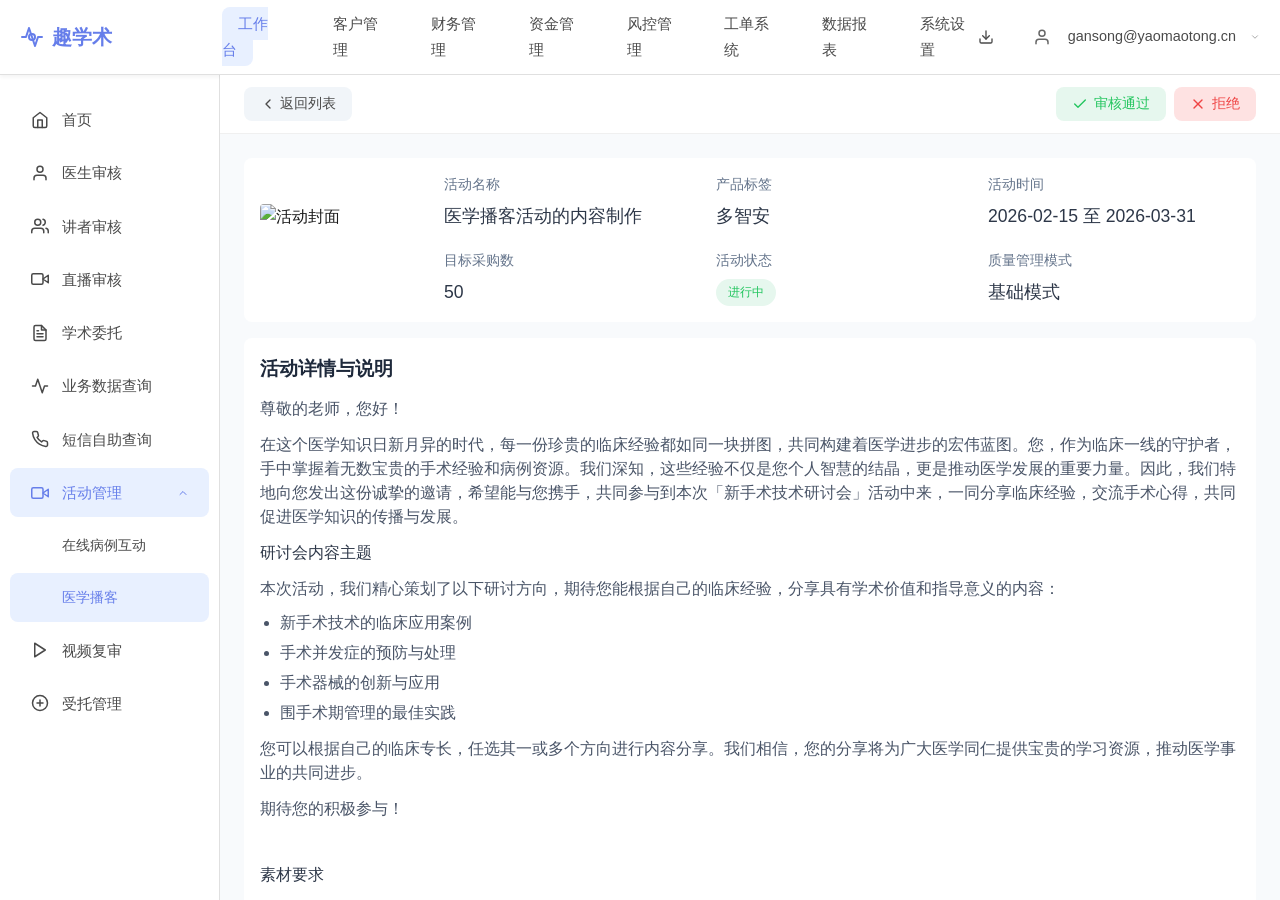
==== html/activity-detail.html @ f3946a43 "feat: 实现专家和客户管理模块及活动详情页功能 添加专家管理模块和客户管理模块的基础功能 实现活动详情页的审核流程和交互逻辑 新增表格交互、标签切换和搜索筛选功能 优化导航交互和组件加载机制 添加" ====
<!DOCTYPE html>
<html lang="zh-CN">
<head>
    <meta charset="UTF-8">
    <meta name="viewport" content="width=device-width, initial-scale=1.0">
    <title>医学播客详情 - 趣学术CRM</title>
    <link rel="stylesheet" href="../css/base.css">
    <link rel="stylesheet" href="../css/activity-detail.css">
    <style>
        /* 专家评审维度表格样式 */
        .dimension-table {
            width: 100%;
            border-collapse: collapse;
            margin: 12px 0;
        }
        
        .dimension-table th, .dimension-table td {
            padding: 12px;
            text-align: left;
            border-bottom: 1px solid #e5e7eb;
        }
        
        .dimension-table tbody tr:last-child td {
            border-bottom: none;
        }
        
        .dimension-table th {
            background-color: #f9fafb;
            font-weight: 600;
        }
        
        /* 邀约对象规则样式 */
        .invite-rules {
            display: grid;
            grid-template-columns: repeat(4, 1fr);
            gap: 12px;
            margin: 12px 0;
        }
        
        .rule-item {
            background-color: #f9fafb;
            padding: 10px;
            border-radius: 4px;
        }
        
        .rule-label {
            font-weight: 600;
            margin-bottom: 3px;
            font-size: 14px;
        }
        
        .rule-value {
            font-size: 14px;
            color: #6b7280;
        }
        
        /* 报名客户表格样式 */
        .customer-table {
            width: 100%;
            border-collapse: collapse;
            margin: 12px 0;
        }
        
        .customer-table th, .customer-table td {
            padding: 12px;
            text-align: left;
            border-bottom: 1px solid #e5e7eb;
        }
        
        .customer-table tbody tr:last-child td {
            border-bottom: none;
        }
        
        .customer-table th {
            background-color: #f9fafb;
            font-weight: 600;
            font-size: 14px;
        }
        
        .customer-table td {
            font-size: 14px;
            color: #374151;
        }
        
        /* 标签切换样式 */
        .section-tabs {
            display: flex;
            gap: 20px;
            margin-bottom: 16px;
        }
        
        .section-tab {
            padding: 8px 0;
            border-bottom: 2px solid transparent;
            cursor: pointer;
            font-size: 14px;
            font-weight: 500;
            color: #6b7280;
            transition: all 0.3s ease;
        }
        
        .section-tab.active {
            border-bottom-color: var(--primary-color);
            color: var(--primary-color);
        }
    </style>
</head>
<body>
    <!-- 组件加载已移至script.js模块化管理 -->

    <!-- 顶部导航栏占位符 -->
    <div id="header-placeholder"></div>

    <!-- 主体布局 -->
    <div class="main-container">
        <!-- 左侧侧边栏占位符 -->
        <div id="sidebar-placeholder"></div>

        <!-- 右侧内容区域，包含固定顶部栏和主要内容 -->
        <div class="right-content">
            <!-- 固定顶部栏，包含返回按钮、状态和审核按钮 -->
            <div class="fixed-header-bar">
                <div class="fixed-header-content">
                    <div class="header-left">
                        <button class="btn btn-secondary back-btn" onclick="goBackToList()">
                            <svg width="16" height="16" viewBox="0 0 24 24" fill="none" stroke="currentColor" stroke-width="2" stroke-linecap="round" stroke-linejoin="round">
                                <polyline points="15 18 9 12 15 6"></polyline>
                            </svg>
                            返回列表
                        </button>
                    </div>
                    <div class="header-right">
                        <div class="approval-actions">
                            <button class="btn btn-success">
                                <svg width="16" height="16" viewBox="0 0 24 24" fill="none" stroke="currentColor" stroke-width="2" stroke-linecap="round" stroke-linejoin="round">
                                    <polyline points="20 6 9 17 4 12"></polyline>
                                </svg>
                                审核通过
                            </button>
                            <button class="btn btn-danger">
                                <svg width="16" height="16" viewBox="0 0 24 24" fill="none" stroke="currentColor" stroke-width="2" stroke-linecap="round" stroke-linejoin="round">
                                    <line x1="18" y1="6" x2="6" y2="18"></line>
                                    <line x1="6" y1="6" x2="18" y2="18"></line>
                                </svg>
                                拒绝
                            </button>
                        </div>
                    </div>
                </div>
            </div>
            
            <!-- 主要内容区域 -->
            <main class="content-area">
                <!-- 活动基本信息 -->
                <div class="content-section">
                    <div style="display: flex; gap: 20px; align-items: center;">
                        <!-- 左侧封面区域 -->
                        <div style="width: 15%;">
                            <div style="border-radius: 4px; overflow: hidden; width: 100%;">
                                <img src="https://picsum.photos/seed/medical-podcast/600/300" alt="活动封面" style="width: 100%; height: auto; display: block; aspect-ratio: 2 / 1; object-fit: cover;">
                            </div>
                        </div>
                        
                        <!-- 右侧信息区域 -->
                        <div style="width: 85%;">
                            <div style="display: grid; grid-template-columns: repeat(3, 1fr); gap: 20px; margin-left: 20px;">
                                <!-- 第一行：活动名称、产品标签、活动时间 -->
                                <!-- 活动名称 -->
                                <div>
                                    <div style="font-size: 0.85rem; color: #64748b; margin-bottom: 6px;">活动名称</div>
                                    <div style="font-weight: 500; color: #2d3748; font-size: 1.1rem;">医学播客活动的内容制作</div>
                                </div>
                                <!-- 产品标签 -->
                                <div>
                                    <div style="font-size: 0.85rem; color: #64748b; margin-bottom: 6px;">产品标签</div>
                                    <div style="font-weight: 500; color: #2d3748; font-size: 1.1rem;">多智安</div>
                                </div>
                                <!-- 活动时间 -->
                                <div>
                                    <div style="font-size: 0.85rem; color: #64748b; margin-bottom: 6px;">活动时间</div>
                                    <div style="font-weight: 500; color: #2d3748; font-size: 1.1rem;">2026-02-15 至 2026-03-31</div>
                                </div>
                                
                                <!-- 第二行：目标病例数、活动状态、质量管理模式 -->
                                <!-- 目标病例数 -->
                                <div>
                                    <div style="font-size: 0.85rem; color: #64748b; margin-bottom: 6px;">目标采购数</div>
                                    <div style="font-weight: 500; color: #2d3748; font-size: 1.1rem;">50</div>
                                </div>
                                <!-- 活动状态 -->
                                <div>
                                    <div style="font-size: 0.85rem; color: #64748b; margin-bottom: 6px;">活动状态</div>
                                    <div>
                                        <span class="status-badge active">进行中</span>
                                    </div>
                                </div>
                                <!-- 质量管理模式 -->
                                <div>
                                    <div style="font-size: 0.85rem; color: #64748b; margin-bottom: 6px;">质量管理模式</div>
                                    <div style="font-weight: 500; color: #2d3748; font-size: 1.1rem;">基础模式</div>
                                </div>
                            </div>
                        </div>
                    </div>
                </div>

                <!-- 活动详情与说明 -->
                <div class="content-section">
                    <h3 style="font-size: 1.2rem; font-weight: 600; color: #1e293b; margin-bottom: 12px; padding-bottom: 0;">活动详情与说明</h3>
                    <div style="margin-bottom: 16px; line-height: 1.5; color: #4a5568;">
                        <p style="margin-bottom: 12px;">尊敬的老师，您好！</p>
                        <p style="margin-bottom: 12px;">在这个医学知识日新月异的时代，每一份珍贵的临床经验都如同一块拼图，共同构建着医学进步的宏伟蓝图。您，作为临床一线的守护者，手中掌握着无数宝贵的手术经验和病例资源。我们深知，这些经验不仅是您个人智慧的结晶，更是推动医学发展的重要力量。因此，我们特地向您发出这份诚挚的邀请，希望能与您携手，共同参与到本次「新手术技术研讨会」活动中来，一同分享临床经验，交流手术心得，共同促进医学知识的传播与发展。</p>
                        <p style="margin-bottom: 12px; font-weight: 500; color: #2d3748;">研讨会内容主题</p>
                        <p style="margin-bottom: 10px;">本次活动，我们精心策划了以下研讨方向，期待您能根据自己的临床经验，分享具有学术价值和指导意义的内容：</p>
                        <ul style="margin-left: 20px; margin-bottom: 12px;">
                            <li style="margin-bottom: 6px;">新手术技术的临床应用案例</li>
                            <li style="margin-bottom: 6px;">手术并发症的预防与处理</li>
                            <li style="margin-bottom: 6px;">手术器械的创新与应用</li>
                            <li style="margin-bottom: 6px;">围手术期管理的最佳实践</li>
                        </ul>
                        <p style="margin-bottom: 12px;">您可以根据自己的临床专长，任选其一或多个方向进行内容分享。我们相信，您的分享将为广大医学同仁提供宝贵的学习资源，推动医学事业的共同进步。</p>
                        <p style="margin-top: 12px;">期待您的积极参与！</p>
                    </div>
                    
                    <!-- 素材要求 -->
                    <div style="margin-bottom: 0;">
                        <br>
                        <h4 style="font-size: 1rem; font-weight: 500; color: #2d3748; margin-bottom: 10px;">素材要求</h4>
                        <div style="line-height: 1.5; color: #4a5568;">
                            <p style="margin-bottom: 6px;">1. 内容完整：请确保内容完整，包括患者基本情况、手术过程、术后恢复情况等关键信息。</p>
                            <p style="margin-bottom: 6px;">2. 真实可靠：所有内容必须真实有效，不得虚构或篡改临床数据。</p>
                            <p style="margin-bottom: 6px;">3. 隐私保护：请确保所有患者隐私信息已完全脱敏，如姓名、身份证号、联系方式等。</p>
                            <p style="margin-bottom: 0;">4. 学术价值：内容应具有一定的学术参考价值，能够反映临床诊疗思路或展示特殊病例特点。</p>
                        </div>
                    </div>
                </div>
            
            <!-- 邀约对象规则 -->
            <div class="content-section">
                <h2 class="section-title">邀约对象规则</h2>
                <div class="invite-rules">
                    <div class="rule-item">
                        <div class="rule-label">省市</div>
                        <div class="rule-value">全国</div>
                    </div>
                    <div class="rule-item">
                        <div class="rule-label">机构名称</div>
                        <div class="rule-value">三级甲等医院</div>
                    </div>
                    <div class="rule-item">
                        <div class="rule-label">身份职称</div>
                        <div class="rule-value">主任医师、副主任医师</div>
                    </div>
                    <div class="rule-item">
                        <div class="rule-label">科室</div>
                        <div class="rule-value">外科相关科室</div>
                    </div>
                </div>
            </div>
            
            <!-- 报名客户与作品管理 -->
            <div class="content-section">
                <div class="section-tabs">
                    <div class="section-tab active">报名客户</div>
                    <div class="section-tab">作品管理</div>
                </div>
                <table class="customer-table">
                    <thead>
                        <tr>
                            <th>姓名</th>
                            <th>身份</th>
                            <th>职称</th>
                            <th>科室</th>
                            <th>机构</th>
                            <th>省市</th>
                            <th>结算方式</th>
                        </tr>
                    </thead>
                    <tbody>
                        <tr>
                            <td>张医生</td>
                            <td>讲者</td>
                            <td>主任医师</td>
                            <td>普外科</td>
                            <td>北京协和医院</td>
                            <td>北京市</td>
                            <td>平台劳务</td>
                        </tr>
                        <tr>
                            <td>李医生</td>
                            <td>讲者</td>
                            <td>副主任医师</td>
                            <td>骨科</td>
                            <td>上海瑞金医院</td>
                            <td>上海市</td>
                            <td>平台劳务</td>
                        </tr>
                        <tr>
                            <td>王医生</td>
                            <td>讲者</td>
                            <td>主任医师</td>
                            <td>胸外科</td>
                            <td>广州中山医院</td>
                            <td>广东省</td>
                            <td>平台劳务</td>
                        </tr>
                    </tbody>
                </table>
            </div>
        </main>
    </div>
</div>

<script src="../js/script.js"></script>
<script>
    // 返回列表
    function goBackToList() {
        window.location.href = 'medical-podcast.html';
    }
    
    // 切换标签
    document.querySelectorAll('.section-tab').forEach(tab => {
        tab.addEventListener('click', function() {
            // 移除所有标签的激活状态
            document.querySelectorAll('.section-tab').forEach(t => t.classList.remove('active'));
            // 添加当前标签的激活状态
            this.classList.add('active');
        });
    });
</script>
</body>
</html>
---- css/base.css ----
/* 全局样式重置 */
* {
    margin: 0;
    padding: 0;
    box-sizing: border-box;
}

/* 移除所有元素的默认焦点样式 */
*:focus,
*:active {
    outline: none !important;
    box-shadow: none !important;
}

/* 设计系统 - 颜色 */
:root {
    /* 主色调 - 增强渐变效果 */
    --primary-color: #667eea;
    --primary-hover: #5a6fd8;
    --primary-light: #e8f0ff;
    --primary-lighter: #f0f4ff;
    --primary-gradient: linear-gradient(135deg, #667eea 0%, #764ba2 100%);
    --primary-gradient-light: linear-gradient(135deg, #e8f0ff 0%, #f0f4ff 100%);
    
    /* 辅助色 */
    --accent-color: #f093fb;
    --accent-gradient: linear-gradient(135deg, #f093fb 0%, #f5576c 100%);
    --success-color: #4ade80;
    --warning-color: #fbbf24;
    --error-color: #ef4444;
    
    /* 文本颜色 - 确保良好对比度 */
    --text-primary: #1a1a1a;
    --text-secondary: #4a4a4a;
    --text-tertiary: #808080;
    --text-disabled: #b0b0b0;
    
    /* 边框颜色 */
    --border-color: #e0e0e0;
    --border-light: #f0f0f0;
    --border-dark: #d0d0d0;
    
    /* 背景颜色 */
    --background-primary: #ffffff;
    --background-secondary: #f8fafc;
    --background-tertiary: #f1f5f9;
    
    /* 阴影效果 */
    --shadow-sm: 0 1px 3px rgba(0, 0, 0, 0.08);
    --shadow-md: 0 4px 12px rgba(0, 0, 0, 0.12);
    --shadow-lg: 0 8px 24px rgba(0, 0, 0, 0.16);
    
    /* 圆角 */
    --radius-sm: 6px;
    --radius-md: 8px;
    --radius-lg: 12px;
    --radius-xl: 24px;
    --radius-full: 9999px;
    
    /* 间距 */
    --spacing-xs: 4px;
    --spacing-sm: 8px;
    --spacing-md: 16px;
    --spacing-lg: 24px;
    --spacing-xl: 32px;
    
    /* 字体 */
    --font-size-xs: 0.75rem;
    --font-size-sm: 0.875rem;
    --font-size-base: 1rem;
    --font-size-lg: 1.125rem;
    --font-size-xl: 1.25rem;
    --font-weight-normal: 400;
    --font-weight-medium: 500;
    --font-weight-semibold: 600;
    --font-weight-bold: 700;
    
    /* 行高 */
    --line-height-tight: 1.4;
    --line-height-normal: 1.6;
    --line-height-relaxed: 1.8;
}

/* 状态标签样式 */
.status-badge {
    display: inline-block;
    padding: 4px 12px;
    border-radius: 20px;
    font-size: 12px;
    font-weight: var(--font-weight-medium);
    text-align: center;
}

.status-badge.active {
    background-color: #e6f7ee;
    color: #22c55e;
}

.status-badge.pending {
    background-color: #fef3c7;
    color: #f59e0b;
}

.status-badge.inactive {
    background-color: #f3f4f6;
    color: #6b7280;
}

body {
    font-family: -apple-system, BlinkMacSystemFont, 'Segoe UI', Roboto, 'Helvetica Neue', Arial, sans-serif;
    line-height: var(--line-height-normal);
    color: var(--text-primary);
    background-color: var(--background-secondary);
    height: 100vh;
    overflow: hidden;
    -webkit-font-smoothing: antialiased;
    -moz-osx-font-smoothing: grayscale;
    font-weight: var(--font-weight-normal);
}

/* 顶部导航栏 */
.top-header {
    height: 75px;
    background-color: white;
    border-bottom: 1px solid #e0e0e0;
    display: flex;
    justify-content: space-between;
    align-items: center;
    padding: 0 20px;
    box-shadow: 0 2px 4px rgba(0, 0, 0, 0.05);
    z-index: 100;
    position: relative;
}

.header-left {
    display: flex;
    align-items: center;
    gap: 20px;
    flex-shrink: 0;
}

/* Logo样式 */
.logo {
    display: flex;
    align-items: center;
    gap: 8px;
    font-weight: 700;
    font-size: 1.2rem;
    color: #667eea;
    flex-shrink: 0;
}

.logo-icon {
    display: flex;
    align-items: center;
    justify-content: center;
    line-height: 1;
}

.logo-icon svg {
    vertical-align: middle;
    align-self: center;
}

.logo-text {
    font-weight: var(--font-weight-bold);
    font-size: var(--font-size-xl);
    color: var(--primary-color);
}

/* 头部中间导航 */
.header-center {
    flex: 1;
    display: flex;
    justify-content: flex-start;
    align-items: center;
    margin-left: 110px;
}

.main-nav {
    display: flex;
    align-items: center;
}

.nav-menu {
    display: flex;
    list-style: none;
    gap: 50px;
    margin: 0;
    padding: 0;
}

.nav-menu-item {
    position: relative;
}

.nav-menu-link {
    text-decoration: none;
    color: var(--text-secondary);
    font-size: 0.95rem;
    font-weight: var(--font-weight-medium);
    transition: all 0.3s ease;
    padding: 8px 0;
}

.nav-menu-link:hover {
    color: var(--primary-color);
    text-decoration: none;
}

/* 顶部导航激活状态 */
.nav-menu-link.active {
    color: var(--primary-color);
    background-color: var(--primary-light);
    padding: 8px 16px;
    border-radius: var(--radius-md);
    font-weight: var(--font-weight-medium);
    transition: all 0.3s ease;
}

.nav-menu-link.active::after {
    display: none;
}

/* 头部右侧 */
.header-right {
    display: flex;
    align-items: center;
    gap: 20px;
    flex-shrink: 0;
}

/* AI对话按钮 */
.ai-chat-btn {
    display: flex;
    align-items: center;
}

.btn-primary {
    display: flex;
    align-items: center;
    gap: var(--spacing-xs);
    padding: var(--spacing-sm) var(--spacing-md);
    background-color: var(--primary-color);
    color: white;
    border: none;
    border-radius: var(--radius-md);
    cursor: pointer;
    font-size: var(--font-size-sm);
    font-weight: var(--font-weight-medium);
    transition: all 0.3s ease;
    text-decoration: none;
}

.btn-primary:hover {
    background-color: var(--primary-hover);
    transform: translateY(-1px);
    box-shadow: var(--shadow-sm);
    text-decoration: none;
    color: white;
}

/* 图标按钮 */
.btn-icon {
    width: 36px;
    height: 36px;
    display: flex;
    align-items: center;
    justify-content: center;
    border-radius: 50%;
    cursor: pointer;
    transition: all 0.3s ease;
    background-color: transparent;
    border: none;
    color: var(--text-secondary);
    text-decoration: none;
}

.btn-icon:hover {
    background-color: rgba(102, 126, 234, 0.1);
    color: var(--primary-color);
    text-decoration: none;
}

/* 通知样式 */
.notification {
    display: flex;
    align-items: center;
    gap: 6px;
    font-size: 0.85rem;
    color: #ff6b6b;
    font-weight: 500;
    position: relative;
}

.notification::after {
    content: '';
    position: absolute;
    top: 8px;
    right: 8px;
    width: 8px;
    height: 8px;
    background-color: var(--error-color);
    border-radius: var(--radius-full);
    border: 2px solid var(--background-primary);
    animation: pulse 2s infinite;
}

@keyframes pulse {
    0%, 100% {
        opacity: 1;
        transform: scale(1);
    }
    50% {
        opacity: 0.5;
        transform: scale(1.2);
    }
}

.notification-icon {
    font-size: 1rem;
}

/* 刷新按钮样式 */
.refresh-btn {
    width: 36px;
    height: 36px;
    display: flex;
    align-items: center;
    justify-content: center;
    border-radius: 50%;
    cursor: pointer;
    transition: all 0.3s ease;
    background-color: transparent;
    border: none;
}

.refresh-btn:hover {
    background-color: rgba(102, 126, 234, 0.1);
    transform: rotate(180deg);
}

.refresh-btn svg {
    stroke: #666;
    transition: all 0.3s ease;
}

.refresh-btn:hover svg {
    stroke: #667eea;
}

/* 个人中心样式 */
.user-center {
    position: relative;
    display: flex;
    align-items: center;
    gap: 0;
}

.user-info-dropdown {
    position: relative;
    cursor: pointer;
    display: flex;
    align-items: center;
}

.user-avatar {
    display: flex;
    align-items: center;
    gap: 8px;
    padding: 0;
    border-radius: 0;
    transition: all 0.3s ease;
    background-color: transparent !important;
    border: none !important;
    box-shadow: none !important;
    outline: none !important;
}

.user-avatar:hover {
    background-color: transparent !important;
    transform: translateY(0);
}

.avatar {
    width: 36px;
    height: 36px;
    background-color: transparent;
    color: #666;
    border-radius: 50%;
    display: flex;
    align-items: center;
    justify-content: center;
    flex-shrink: 0;
    box-shadow: none;
    transition: all 0.3s ease;
    border: none;
    padding: 0;
}

.user-avatar:hover .avatar {
    box-shadow: 0 2px 8px rgba(102, 126, 234, 0.3);
    transform: scale(1.05);
}

.user-name {
    font-size: 0.9rem;
    color: var(--text-secondary);
    font-weight: var(--font-weight-medium);
    white-space: nowrap;
    margin-right: 4px;
}

.dropdown-icon {
    display: flex;
    align-items: center;
    justify-content: center;
    transition: all 0.3s ease;
    margin-left: 2px;
}

.dropdown-icon svg {
    stroke: #999;
    transition: all 0.3s ease;
    width: 10px;
    height: 10px;
}

.user-avatar:hover .dropdown-icon svg {
    stroke: #667eea;
    transform: rotate(180deg);
}

/* 主体布局 */
.main-container {
    display: flex;
    height: calc(100vh - 75px);
    overflow: hidden;
}

/* 左侧侧边栏 */
.sidebar {
    width: 220px;
    height: 100%;
    background-color: white;
    border-right: 1px solid #e0e0e0;
    overflow-y: auto;
    flex-shrink: 0;
    padding: 20px 0;
    box-shadow: 2px 0 8px rgba(0, 0, 0, 0.05);
}

.sidebar-nav {
    padding: 0 10px;
}

/* 导航项样式 */
.nav-item {
    position: relative;
    margin-bottom: 4px;
    transition: none;
}

.nav-link {
    display: flex;
    align-items: center;
    gap: 12px;
    width: 100%;
    padding: 14px 20px;
    text-decoration: none !important;
    color: var(--text-secondary);
    font-size: 0.95rem;
    line-height: 1.4;
    border-radius: 8px;
    font-smooth: antialiased;
    -webkit-font-smoothing: antialiased;
    -moz-osx-font-smoothing: grayscale;
    min-height: 48px;
    box-sizing: border-box;
    transition: all 0.2s ease;
    background-color: transparent;
    border: none;
    outline: none;
}

.nav-link:hover {
    color: var(--primary-color);
    background-color: rgba(102, 126, 234, 0.05);
    text-decoration: none !important;
}

/* 激活状态统一样式 */
.nav-item.active > .nav-link {
    background-color: var(--primary-light) !important;
    color: var(--primary-color) !important;
    font-weight: var(--font-weight-normal);
    box-shadow: none;
    border-radius: 8px !important;
}

/* 图标样式 */
.nav-icon {
    width: 20px;
    display: flex;
    align-items: center;
    justify-content: center;
    flex-shrink: 0;
    transition: none;
}

.nav-icon svg {
    stroke: currentColor;
    transition: none;
    width: 18px;
    height: 18px;
}

/* 文本样式 */
.nav-text {
    flex: 1;
    transition: none;
}

/* 右侧主要内容区域 */
.content-area {
    flex: 1;
    overflow-y: auto;
    padding: var(--spacing-lg);
    background-color: var(--background-secondary);
}

/* 二级菜单样式 */
.submenu {
    margin-top: 4px;
    margin-bottom: 4px;
    /* 移除不必要的padding */
}

/* 二级菜单项样式 */
.nav-link-sub {
    /* 20px (nav-link padding-left) + 20px (icon width) + 12px (gap) */
    padding-left: 52px !important;
    font-size: 0.9rem !important;
    /* 移除默认的gap */
    gap: 0 !important;
}

/* 一级菜单样式 */
.nav-link {
    display: flex;
    align-items: center;
    gap: 12px;
    width: 100%;
    padding: 14px 20px;
    text-decoration: none !important;
    color: var(--text-secondary);
    font-size: 0.95rem;
    line-height: 1.4;
    border-radius: 8px;
    font-smooth: antialiased;
    -webkit-font-smoothing: antialiased;
    -moz-osx-font-smoothing: grayscale;
    min-height: 48px;
    box-sizing: border-box;
    transition: all 0.2s ease;
    background-color: transparent;
    border: none;
    outline: none;
}

/* 包含二级菜单的导航项 */
.nav-item.has-submenu {
    position: relative;
}

/* 二级菜单切换按钮 */
.submenu-toggle {
    cursor: pointer;
    display: flex;
    align-items: center;
    justify-content: space-between;
}

/* 二级菜单图标样式 */
.submenu-icon {
    display: flex;
    align-items: center;
    justify-content: center;
    transition: transform 0.3s ease;
    margin-left: auto;
}

/* 二级菜单展开状态 */
.nav-item.has-submenu.active .submenu-icon {
    transform: rotate(180deg);
}

/* 二级菜单默认隐藏 */
.submenu {
    display: none;
}

/* 二级菜单展开状态 */
.nav-item.has-submenu.active .submenu {
    display: block;
}

/* 右侧主要内容区域容器 */
.right-content {
    flex: 1;
    overflow: hidden;
    background-color: var(--background-secondary);
    display: flex;
    flex-direction: column;
}

/* 页面标题 */
.page-header {
    margin-bottom: 20px;
}

.page-header h1 {
    font-size: 1.8rem;
    color: #2c3e50;
    font-weight: 600;
}

/* 表格容器 */
.table-container {
    background-color: var(--background-primary);
    border-radius: var(--radius-lg);
    overflow: hidden;
    box-shadow: none;
}

table {
    width: 100%;
    border-collapse: collapse;
    background-color: white;
    border-radius: 12px;
    overflow: hidden;
    box-shadow: none;
}

th,
td {
    padding: 12px 16px;
    text-align: left;
    border-bottom: 1px solid var(--border-light);
    font-size: var(--font-size-sm);
    vertical-align: middle;
}

th {
    background-color: var(--background-secondary);
    font-weight: var(--font-weight-semibold);
    color: var(--text-primary);
    font-size: var(--font-size-sm);
    position: sticky;
    top: 0;
    z-index: 10;
}

td {
    color: var(--text-secondary);
}

/* 操作按钮样式 */
.action-btn {
    padding: 6px 12px !important;
    border: none !important;
    border-radius: 6px !important;
    font-size: 0.85rem !important;
    cursor: pointer !important;
    transition: all 0.3s ease !important;
    font-weight: 500 !important;
    white-space: nowrap !important;
    display: inline-flex !important;
    align-items: center !important;
    justify-content: center !important;
    gap: 6px !important;
    height: 30px !important;
    min-width: 60px !important;
    box-sizing: border-box !important;
    flex-shrink: 0 !important;
    vertical-align: middle !important;
    margin: 0 !important;
    line-height: 1.2 !important;
    text-decoration: none !important;
}

/* 统一按钮类型样式 */
.action-btn.view {
    color: #667eea !important;
    background-color: rgba(102, 126, 234, 0.1) !important;
}

.action-btn.view:hover {
    background-color: rgba(102, 126, 234, 0.2) !important;
    text-decoration: none !important;
}

.action-btn.manage {
    color: #10b981 !important;
    background-color: rgba(16, 185, 129, 0.1) !important;
}

.action-btn.manage:hover {
    background-color: rgba(16, 185, 129, 0.2) !important;
    text-decoration: none !important;
}

.action-btn.delete {
    color: #ef4444 !important;
    background-color: rgba(239, 68, 68, 0.1) !important;
}

.action-btn.delete:hover {
    background-color: rgba(239, 68, 68, 0.2) !important;
    text-decoration: none !important;
}

/* 分页样式 */
.pagination {
    display: flex;
    justify-content: center;
    align-items: center;
    margin-top: var(--spacing-lg);
    gap: var(--spacing-lg);
    padding: var(--spacing-md);
}

.pagination-info {
    display: flex;
    align-items: center;
    gap: var(--spacing-sm);
    font-size: var(--font-size-sm);
    color: var(--text-secondary);
}

.pagination-buttons {
    display: flex;
    align-items: center;
    gap: var(--spacing-xs);
}

.page-btn {
    padding: 8px 12px;
    border: 1px solid var(--border-color);
    background-color: var(--background-primary);
    border-radius: var(--radius-md);
    cursor: pointer;
    font-size: var(--font-size-sm);
    color: var(--text-secondary);
    transition: all 0.3s ease;
    min-width: 36px;
    height: 36px;
    display: flex;
    align-items: center;
    justify-content: center;
}

.page-btn:hover:not(:disabled) {
    border-color: var(--primary-color);
    color: var(--primary-color);
}

.page-btn.active {
    background-color: var(--primary-color);
    color: white;
    border-color: var(--primary-color);
}

.page-btn:disabled {
    opacity: 0.5;
    cursor: not-allowed;
}

/* 状态标签样式 */
.status-tag {
    padding: 4px 12px;
    border-radius: 12px;
    font-size: 0.8rem;
    font-weight: 500;
    background-color: #ffebee;
    color: var(--error-color);
    display: inline-block;
    text-align: center;
    min-width: 60px;
}

/* 进行中状态 */
.status-tag.in-progress {
    background-color: #e6f7ee;
    color: #22c55e;
}

/* 已结束状态 */
.status-tag.ended {
    background-color: #f5f5f5;
    color: #616161;
}

/* 待审核状态 */
.status-tag.pending {
    background-color: #fff8e1;
    color: #f57f17;
}

/* 审核失败状态 */
.status-tag.failed {
    background-color: #fee2e2;
    color: #ef4444;
}

/* 已通过状态 */
.status-tag.approved {
    background-color: #d1fae5;
    color: #065f46;
}

/* 未打款状态 */
.status-tag.unpaid {
    background-color: #eff6ff;
    color: #2563eb;
}

/* 已打款状态 */
.status-tag.paid {
    background-color: #f0fdf4;
    color: #16a34a;
}

/* 表单样式 */
.filter-item input,
.filter-item select {
    padding: 8px 12px;
    border: 1px solid var(--border-light);
    border-radius: var(--radius-md);
    font-size: var(--font-size-sm);
    min-width: 120px;
    transition: all 0.3s ease;
    background-color: white;
    box-shadow: none;
}

.filter-item input::placeholder {
    color: var(--text-tertiary);
}

.filter-item select:focus,
.filter-item input:focus {
    outline: none;
    box-shadow: 0 0 0 2px rgba(102, 126, 234, 0.2);
    border-color: var(--primary-color);
}

/* 响应式设计 */
@media (max-width: 768px) {
    .sidebar {
        width: 180px;
    }
    
    .nav-link {
        padding: 10px 15px;
        font-size: 0.9rem;
    }
    
    .content-area {
        padding: var(--spacing-md);
    }
    
    .filter-bar {
        flex-direction: column;
        align-items: stretch;
        gap: 16px;
    }
    
    .filter-items-container {
        flex-direction: column;
        align-items: stretch;
        gap: 16px;
    }
    
    .filter-item {
        flex-direction: column;
        align-items: stretch;
    }
    
    .filter-item select,
    .filter-item input {
        width: 100%;
        min-width: auto;
    }
    
    .table-container {
        overflow-x: auto;
    }
    
    table,
    .record-table {
        min-width: 600px;
    }
    
    .action-buttons-cell {
        flex-direction: column !important;
        align-items: flex-start !important;
        gap: 4px !important;
    }
    
    .action-btn {
        width: auto;
    }
}

/* 开发中提示样式 */
.under-development {
    display: flex;
    flex-direction: column;
    align-items: center;
    justify-content: center;
    padding: 60px 20px;
    text-align: center;
    color: var(--text-tertiary);
}

.under-development h2 {
    margin-bottom: var(--spacing-sm);
    color: var(--text-secondary);
    font-size: 1.2rem;
}

.under-development p {
    margin: 0;
    font-size: var(--font-size-sm);
}

/* 通用按钮样式 */
.btn {
    padding: 6px 12px;
    border: none;
    border-radius: var(--radius-md);
    font-size: 0.85rem;
    font-weight: 500;
    cursor: pointer;
    transition: all 0.3s ease;
    text-decoration: none;
    display: inline-flex;
    align-items: center;
    gap: 6px;
}

.btn-secondary {
    background-color: #e2e8f0;
    color: #4a5568;
}

.btn-secondary:hover {
    background-color: #cbd5e0;
}

.btn-success {
    background-color: #48bb78;
    color: white;
}

.btn-success:hover {
    background-color: #38a169;
}

.btn-warning {
    background-color: #ed8936;
    color: white;
}

.btn-warning:hover {
    background-color: #dd6b20;
}

.btn-danger {
    background-color: #f56565;
    color: white;
}

.btn-danger:hover {
    background-color: #e53e3e;
}

/* 材料标题样式 */
.material-title {
    font-size: 0.9rem;
    font-weight: 600;
    color: #000000;
    margin: 0;
    line-height: 1.3;
    overflow: hidden;
    text-overflow: ellipsis;
    white-space: nowrap;
    max-width: 100%;
}

.material-id,
.activity-id {
    font-size: 0.8rem;
    color: #94a3b8;
    margin: 8px 0 0 0;
    line-height: 1.3;
}

/* 活动链接样式 */
.activity-link {
    color: #000000;
    text-decoration: none;
    transition: all 0.3s ease;
}

.activity-link:hover {
    color: #000000;
    text-decoration: underline;
}

/* 白色背景容器 */
.white-content-container {
    background-color: #ffffff;
    border-radius: 8px;
    box-shadow: none;
    padding: 24px;
    margin-bottom: 20px;
}
---- css/activity-detail.css ----
/* 活动详情页样式 */
/* 固定顶部栏样式 */
.fixed-header-bar {
    position: sticky;
    top: 0; /* 直接贴紧顶部 */
    left: 0;
    right: 0;
    background-color: var(--background-primary);
    border-bottom: 1px solid var(--border-light);
    box-shadow: none;
    z-index: 100;
    padding: 12px var(--spacing-lg);
    margin-bottom: 0;
    border-top: none;
    box-sizing: border-box;
    width: 100%;
}

.fixed-header-content {
    display: flex;
    justify-content: space-between;
    align-items: center;
    gap: var(--spacing-md);
    width: 100%;
    box-sizing: border-box;
    max-width: 100%;
}

.fixed-header-content .header-left {
    display: flex;
    align-items: center;
    gap: var(--spacing-md);
    flex-shrink: 0;
}

.fixed-header-content .header-center {
    flex: 1;
    text-align: center;
    display: flex;
    justify-content: center;
    align-items: center;
}

.fixed-header-content .header-right {
    display: flex;
    align-items: center;
    gap: var(--spacing-md);
    flex-shrink: 0;
}

/* 内容分区样式 */
.content-section {
    margin-bottom: 16px;
    background-color: white;
    padding: 16px;
    border-radius: 8px;
}

/* 带固定头部的内容容器 */
.white-content-container.with-fixed-header {
    margin-top: 0;
}

/* 原页面头部样式（已替换为固定顶部栏） */
.page-header-with-status {
    display: none;
}

.page-header-with-status .header-left {
    display: none;
}

.page-header-with-status .header-center {
    display: none;
}

.page-header-with-status .header-right {
    display: none;
}

.back-btn {
    display: flex;
    align-items: center;
    gap: var(--spacing-xs);
    padding: var(--spacing-sm) var(--spacing-md);
    background-color: var(--background-tertiary);
    color: var(--text-secondary);
    border: none;
    border-radius: var(--radius-md);
    cursor: pointer;
    font-size: var(--font-size-sm);
    font-weight: var(--font-weight-medium);
    transition: all 0.3s ease;
    text-decoration: none;
}

.back-btn:hover {
    background-color: var(--border-light);
    transform: translateY(-1px);
    box-shadow: var(--shadow-sm);
    color: var(--text-primary);
}

.activity-status-badge {
    padding: 6px 16px;
    border-radius: var(--radius-full);
    font-size: var(--font-size-sm);
    font-weight: var(--font-weight-medium);
    display: inline-flex;
    align-items: center;
    justify-content: center;
}

.activity-status-badge.pending {
    background-color: var(--warning-color);
    color: white;
}

.activity-status-badge.approved {
    background-color: var(--success-color);
    color: white;
}

.activity-status-badge.rejected {
    background-color: var(--error-color);
    color: white;
}

.detail-section {
    margin-bottom: var(--spacing-xl);
    padding-bottom: var(--spacing-md);
    border-bottom: 1px solid var(--border-light);
}

.detail-section:last-child {
    margin-bottom: 0;
    padding-bottom: 0;
    border-bottom: none;
}

.section-title {
    font-size: 1.2rem;
    font-weight: var(--font-weight-semibold);
    color: var(--text-primary);
    margin-bottom: var(--spacing-lg);
}

.detail-grid {
    display: grid;
    grid-template-columns: repeat(auto-fit, minmax(300px, 1fr));
    gap: var(--spacing-lg);
}

.detail-item {
    display: flex;
    flex-direction: column;
    gap: var(--spacing-xs);
}

.detail-item.full-width {
    grid-column: 1 / -1;
}

.detail-label {
    font-size: var(--font-size-sm);
    font-weight: var(--font-weight-medium);
    color: var(--text-secondary);
}

.detail-value {
    font-size: var(--font-size-base);
    color: var(--text-primary);
    font-weight: var(--font-weight-normal);
}

.detail-value.text-area {
    line-height: var(--line-height-relaxed);
    white-space: pre-line;
}

.feature-list {
    display: flex;
    flex-wrap: wrap;
    gap: var(--spacing-md);
}

.feature-item {
    display: flex;
    align-items: center;
    gap: var(--spacing-xs);
    font-size: var(--font-size-sm);
    color: var(--text-secondary);
}

.feature-item svg {
    color: var(--success-color);
}

.cover-preview {
    max-width: 100%;
    border-radius: var(--radius-md);
    overflow: hidden;
    border: 1px solid var(--border-light);
}

.cover-preview img {
    width: 100%;
    height: auto;
    display: block;
}

.approval-actions {
    display: flex;
    gap: var(--spacing-sm);
}

.approval-actions .btn-success {
    display: inline-flex;
    align-items: center;
    gap: 6px;
    font-size: var(--font-size-sm);
    padding: 8px 16px;
    background-color: #e6f7ee;
    color: #22c55e;
    border: none;
    border-radius: var(--radius-md);
    cursor: pointer;
    transition: all 0.3s ease;
    font-weight: var(--font-weight-medium);
}

.approval-actions .btn-success:hover {
    background-color: #d1fae5;
    color: #16a34a;
    transform: translateY(-1px);
    box-shadow: var(--shadow-sm);
}

.approval-actions .btn-danger {
    display: inline-flex;
    align-items: center;
    gap: 6px;
    font-size: var(--font-size-sm);
    padding: 8px 16px;
    background-color: #fee2e2;
    color: #ef4444;
    border: none;
    border-radius: var(--radius-md);
    cursor: pointer;
    transition: all 0.3s ease;
    font-weight: var(--font-weight-medium);
}

.approval-actions .btn-danger:hover {
    background-color: #fecaca;
    color: #dc2626;
    transform: translateY(-1px);
    box-shadow: var(--shadow-sm);
}
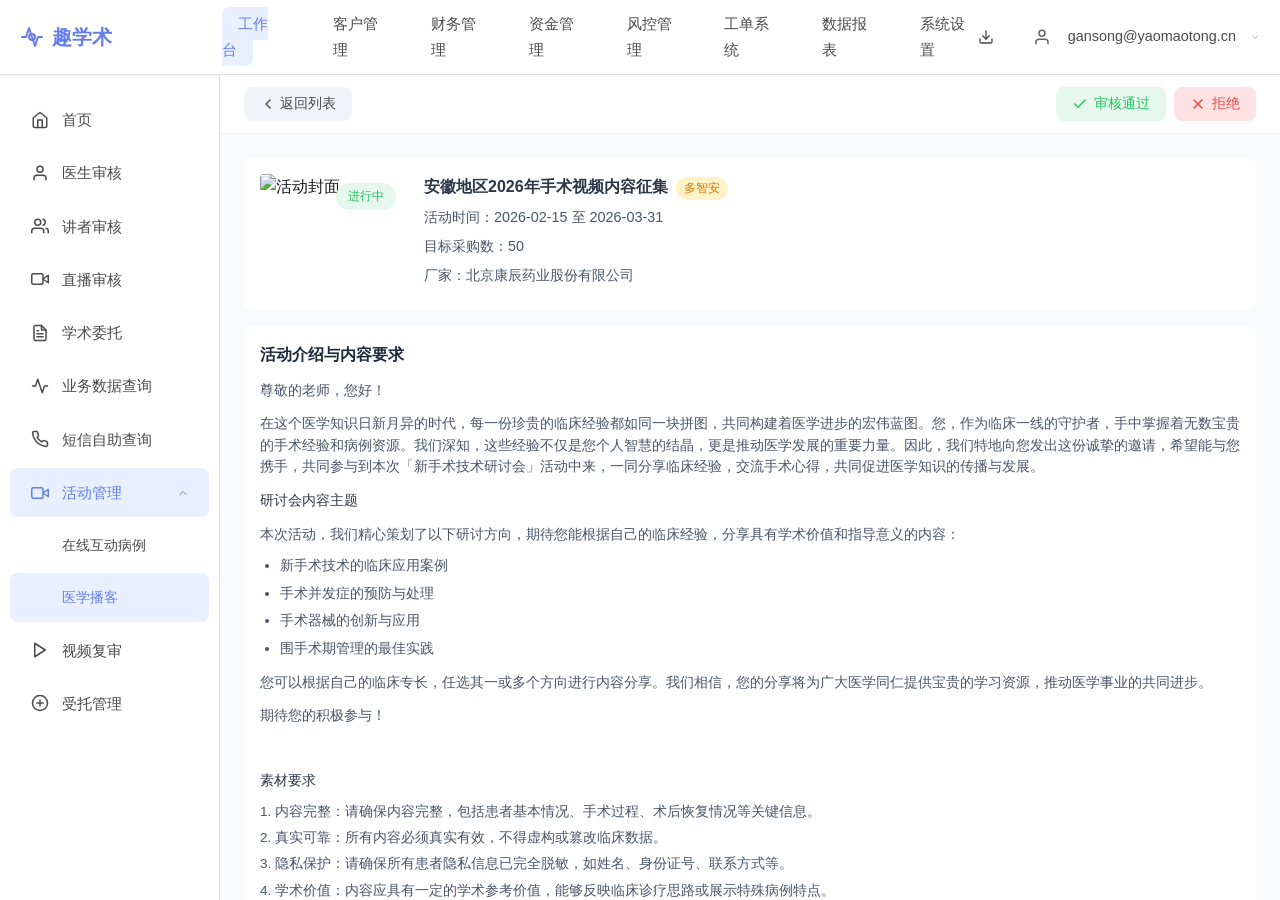
==== commit 673ecd2b: "feat: 实现首页功能模块并优化多个页面样式 1. 新增首页功能模块，包括统计卡片、快捷入口、待办任务等组件 2. 优化活动详情页和病例互动页的布局与样式 3. 修复侧边栏菜单项文本错误 4. 添加" ====
--- a/html/activity-detail.html
+++ b/html/activity-detail.html
@@ -153,52 +153,29 @@
             <main class="content-area">
                 <!-- 活动基本信息 -->
                 <div class="content-section">
-                    <div style="display: flex; gap: 20px; align-items: center;">
+                    <div style="display: flex; gap: 20px; align-items: flex-start;">
                         <!-- 左侧封面区域 -->
-                        <div style="width: 15%;">
-                            <div style="border-radius: 4px; overflow: hidden; width: 100%;">
-                                <img src="https://picsum.photos/seed/medical-podcast/600/300" alt="活动封面" style="width: 100%; height: auto; display: block; aspect-ratio: 2 / 1; object-fit: cover;">
+                        <div style="width: 15%; min-width: 120px; position: relative; height: 120px;">
+                            <div style="border-radius: 4px; overflow: hidden; width: 100%; height: 100%; position: relative;">
+                                <img src="https://picsum.photos/seed/medical-podcast/600/300" alt="活动封面" style="width: 100%; height: 100%; display: block; object-fit: cover;">
+                                <!-- 活动状态 -->
+                                <div style="position: absolute; top: 8px; right: 8px; z-index: 10;">
+                                    <span class="status-badge active">进行中</span>
+                                </div>
                             </div>
                         </div>
                         
                         <!-- 右侧信息区域 -->
                         <div style="width: 85%;">
-                            <div style="display: grid; grid-template-columns: repeat(3, 1fr); gap: 20px; margin-left: 20px;">
-                                <!-- 第一行：活动名称、产品标签、活动时间 -->
+                            <div style="display: flex; flex-direction: column; gap: 6px;">
                                 <!-- 活动名称 -->
-                                <div>
-                                    <div style="font-size: 0.85rem; color: #64748b; margin-bottom: 6px;">活动名称</div>
-                                    <div style="font-weight: 500; color: #2d3748; font-size: 1.1rem;">医学播客活动的内容制作</div>
-                                </div>
-                                <!-- 产品标签 -->
-                                <div>
-                                    <div style="font-size: 0.85rem; color: #64748b; margin-bottom: 6px;">产品标签</div>
-                                    <div style="font-weight: 500; color: #2d3748; font-size: 1.1rem;">多智安</div>
-                                </div>
+                                <div style="font-size: 1rem; font-weight: 600; color: #2d3748;">安徽地区2026年手术视频内容征集<span style="display: inline-block; padding: 2px 8px; background-color: #fef3c7; color: #d97706; border-radius: 12px; font-size: 0.75rem; font-weight: 500; margin-left: 8px;">多智安</span></div>
                                 <!-- 活动时间 -->
-                                <div>
-                                    <div style="font-size: 0.85rem; color: #64748b; margin-bottom: 6px;">活动时间</div>
-                                    <div style="font-weight: 500; color: #2d3748; font-size: 1.1rem;">2026-02-15 至 2026-03-31</div>
-                                </div>
-                                
-                                <!-- 第二行：目标病例数、活动状态、质量管理模式 -->
-                                <!-- 目标病例数 -->
-                                <div>
-                                    <div style="font-size: 0.85rem; color: #64748b; margin-bottom: 6px;">目标采购数</div>
-                                    <div style="font-weight: 500; color: #2d3748; font-size: 1.1rem;">50</div>
-                                </div>
-                                <!-- 活动状态 -->
-                                <div>
-                                    <div style="font-size: 0.85rem; color: #64748b; margin-bottom: 6px;">活动状态</div>
-                                    <div>
-                                        <span class="status-badge active">进行中</span>
-                                    </div>
-                                </div>
-                                <!-- 质量管理模式 -->
-                                <div>
-                                    <div style="font-size: 0.85rem; color: #64748b; margin-bottom: 6px;">质量管理模式</div>
-                                    <div style="font-weight: 500; color: #2d3748; font-size: 1.1rem;">基础模式</div>
-                                </div>
+                                <div style="font-size: 0.9rem; color: #4a5568;">活动时间：2026-02-15 至 2026-03-31</div>
+                                <!-- 目标采购数 -->
+                                <div style="font-size: 0.9rem; color: #4a5568;">目标采购数：50</div>
+                                <!-- 厂家信息 -->
+                                <div style="font-size: 0.9rem; color: #4a5568;">厂家：北京康辰药业股份有限公司</div>
                             </div>
                         </div>
                     </div>
@@ -206,8 +183,8 @@
 
                 <!-- 活动详情与说明 -->
                 <div class="content-section">
-                    <h3 style="font-size: 1.2rem; font-weight: 600; color: #1e293b; margin-bottom: 12px; padding-bottom: 0;">活动详情与说明</h3>
-                    <div style="margin-bottom: 16px; line-height: 1.5; color: #4a5568;">
+                    <h3 style="font-size: 1rem; font-weight: 600; color: #1e293b; margin-bottom: 12px; padding-bottom: 0;">活动介绍与内容要求</h3>
+                    <div style="margin-bottom: 16px; line-height: 1.5; color: #4a5568; font-size: 0.9rem;">
                         <p style="margin-bottom: 12px;">尊敬的老师，您好！</p>
                         <p style="margin-bottom: 12px;">在这个医学知识日新月异的时代，每一份珍贵的临床经验都如同一块拼图，共同构建着医学进步的宏伟蓝图。您，作为临床一线的守护者，手中掌握着无数宝贵的手术经验和病例资源。我们深知，这些经验不仅是您个人智慧的结晶，更是推动医学发展的重要力量。因此，我们特地向您发出这份诚挚的邀请，希望能与您携手，共同参与到本次「新手术技术研讨会」活动中来，一同分享临床经验，交流手术心得，共同促进医学知识的传播与发展。</p>
                         <p style="margin-bottom: 12px; font-weight: 500; color: #2d3748;">研讨会内容主题</p>
@@ -225,8 +202,8 @@
                     <!-- 素材要求 -->
                     <div style="margin-bottom: 0;">
                         <br>
-                        <h4 style="font-size: 1rem; font-weight: 500; color: #2d3748; margin-bottom: 10px;">素材要求</h4>
-                        <div style="line-height: 1.5; color: #4a5568;">
+                        <h4 style="font-size: 0.9rem; font-weight: 500; color: #2d3748; margin-bottom: 10px;">素材要求</h4>
+                        <div style="line-height: 1.5; color: #4a5568; font-size: 0.85rem;">
                             <p style="margin-bottom: 6px;">1. 内容完整：请确保内容完整，包括患者基本情况、手术过程、术后恢复情况等关键信息。</p>
                             <p style="margin-bottom: 6px;">2. 真实可靠：所有内容必须真实有效，不得虚构或篡改临床数据。</p>
                             <p style="margin-bottom: 6px;">3. 隐私保护：请确保所有患者隐私信息已完全脱敏，如姓名、身份证号、联系方式等。</p>
@@ -237,7 +214,7 @@
             
             <!-- 邀约对象规则 -->
             <div class="content-section">
-                <h2 class="section-title">邀约对象规则</h2>
+                <h2 class="section-title" style="font-size: 1rem;">邀约对象规则</h2>
                 <div class="invite-rules">
                     <div class="rule-item">
                         <div class="rule-label">省市</div>
--- a/css/base.css
+++ b/css/base.css
@@ -1026,4 +1026,293 @@
     box-shadow: none;
     padding: 24px;
     margin-bottom: 20px;
+}
+
+/* 统计卡片样式 */
+.stats-container {
+    display: grid;
+    grid-template-columns: repeat(auto-fit, minmax(200px, 1fr));
+    gap: 16px;
+    margin-bottom: 24px;
+}
+
+.stat-card {
+    background: white;
+    border-radius: 8px;
+    padding: 20px;
+    box-shadow: var(--shadow-sm);
+    transition: all 0.3s ease;
+}
+
+.stat-card:hover {
+    transform: translateY(-2px);
+    box-shadow: var(--shadow-md);
+}
+
+.stat-card h3 {
+    font-size: 14px;
+    color: var(--text-secondary);
+    font-weight: 500;
+    margin: 0 0 12px 0;
+}
+
+.stat-card p {
+    margin: 0;
+}
+
+.stat-card .stat-value {
+    font-size: 24px;
+    font-weight: 600;
+    color: var(--text-primary);
+    margin: 0;
+}
+
+.stat-card .stat-change {
+    font-size: 12px;
+    margin-top: 8px;
+}
+
+.stat-card .stat-change.positive {
+    color: #4ade80;
+}
+
+.stat-card .stat-change.negative {
+    color: #ef4444;
+}
+
+/* 快捷入口样式 */
+.quick-entry {
+    display: flex;
+    flex-direction: column;
+    align-items: center;
+    padding: 16px;
+    border-radius: 8px;
+    text-decoration: none;
+    transition: all 0.3s ease;
+    background: var(--background-primary) !important;
+    border: 1px solid var(--border-light);
+}
+
+.quick-entry:hover {
+    transform: translateY(-2px);
+    box-shadow: var(--shadow-md);
+    border-color: var(--primary-color);
+}
+
+.quick-entry .icon-container {
+    width: 48px;
+    height: 48px;
+    background: var(--primary-light);
+    border-radius: 12px;
+    display: flex;
+    align-items: center;
+    justify-content: center;
+    margin-bottom: 8px;
+    box-shadow: none;
+}
+
+.quick-entry .icon-container svg {
+    stroke: var(--primary-color) !important;
+}
+
+.quick-entry span {
+    font-size: 14px;
+    font-weight: 500;
+    color: var(--text-secondary) !important;
+}
+
+/* 待办任务样式 */
+.task-list {
+    space-y: 12px;
+}
+
+.task-item {
+    display: flex;
+    align-items: flex-start;
+    padding: 12px;
+    border: 1px solid var(--border-light);
+    border-radius: 8px;
+    margin-bottom: 12px;
+    transition: all 0.3s ease;
+}
+
+.task-item:hover {
+    border-color: var(--primary-color);
+    box-shadow: 0 0 0 2px rgba(102, 126, 234, 0.05);
+}
+
+.task-item .task-title {
+    font-size: 14px;
+    font-weight: 500;
+    color: var(--text-primary);
+    margin: 0 0 4px 0;
+}
+
+.task-item .task-meta {
+    font-size: 12px;
+    color: var(--text-tertiary);
+    margin: 0 0 8px 0;
+}
+
+.task-item .task-tags {
+    display: flex;
+    gap: 8px;
+}
+
+/* 审核队列样式 */
+.review-queue {
+    space-y: 12px;
+}
+
+.queue-item {
+    display: flex;
+    justify-content: space-between;
+    align-items: center;
+    padding: 12px;
+    border: 1px solid var(--border-light);
+    border-radius: 8px;
+    margin-bottom: 12px;
+    transition: all 0.3s ease;
+}
+
+.queue-item:hover {
+    border-color: var(--primary-color);
+    box-shadow: 0 0 0 2px rgba(102, 126, 234, 0.05);
+}
+
+.queue-item h3 {
+    font-size: 14px;
+    font-weight: 500;
+    color: var(--text-primary);
+    margin: 0 0 4px 0;
+}
+
+.queue-item p {
+    font-size: 12px;
+    color: var(--text-tertiary);
+    margin: 0;
+}
+
+/* 最近动态样式 */
+.activity-list {
+    space-y: 12px;
+}
+
+.activity-item {
+    display: flex;
+    align-items: flex-start;
+    padding: 12px;
+    border-bottom: 1px solid var(--border-light);
+    margin-bottom: 12px;
+    transition: all 0.3s ease;
+}
+
+.activity-item:hover {
+    background-color: var(--background-secondary);
+    border-radius: 8px;
+}
+
+.activity-item .activity-avatar {
+    width: 32px;
+    height: 32px;
+    border-radius: 50%;
+    display: flex;
+    align-items: center;
+    justify-content: center;
+    margin-right: 12px;
+    flex-shrink: 0;
+}
+
+.activity-item p {
+    margin: 0;
+}
+
+.activity-item .activity-content {
+    font-size: 14px;
+    color: var(--text-primary);
+    margin-bottom: 4px;
+}
+
+.activity-item .activity-meta {
+    font-size: 12px;
+    color: var(--text-tertiary);
+}
+
+/* 风控预警样式 */
+.risk-alert {
+    space-y: 12px;
+}
+
+.alert-item {
+    padding: 12px;
+    border-radius: 8px;
+    margin-bottom: 12px;
+    transition: all 0.3s ease;
+}
+
+.alert-item:hover {
+    box-shadow: var(--shadow-sm);
+}
+
+.alert-item h3 {
+    font-size: 14px;
+    font-weight: 500;
+    margin: 0 0 8px 0;
+}
+
+.alert-item p {
+    font-size: 12px;
+    color: var(--text-secondary);
+    margin: 0;
+}
+
+.alert-item .alert-time {
+    font-size: 12px;
+    color: var(--text-tertiary);
+}
+
+/* 紧急任务样式 */
+.task-item.urgent {
+    background: #fffbeb;
+    border-color: #fef3c7;
+}
+
+/* 响应式设计 */
+@media (max-width: 768px) {
+    .stats-container {
+        grid-template-columns: 1fr;
+    }
+    
+    .quick-entry {
+        padding: 12px;
+    }
+    
+    .quick-entry .icon-container {
+        width: 40px;
+        height: 40px;
+    }
+    
+    .quick-entry span {
+        font-size: 12px;
+    }
+    
+    .task-item {
+        flex-direction: column;
+        align-items: flex-start;
+        gap: 12px;
+    }
+    
+    .task-item .action-btn {
+        align-self: flex-end;
+    }
+    
+    .queue-item {
+        flex-direction: column;
+        align-items: flex-start;
+        gap: 8px;
+    }
+    
+    .queue-item .status-tag {
+        align-self: flex-end;
+    }
 }
